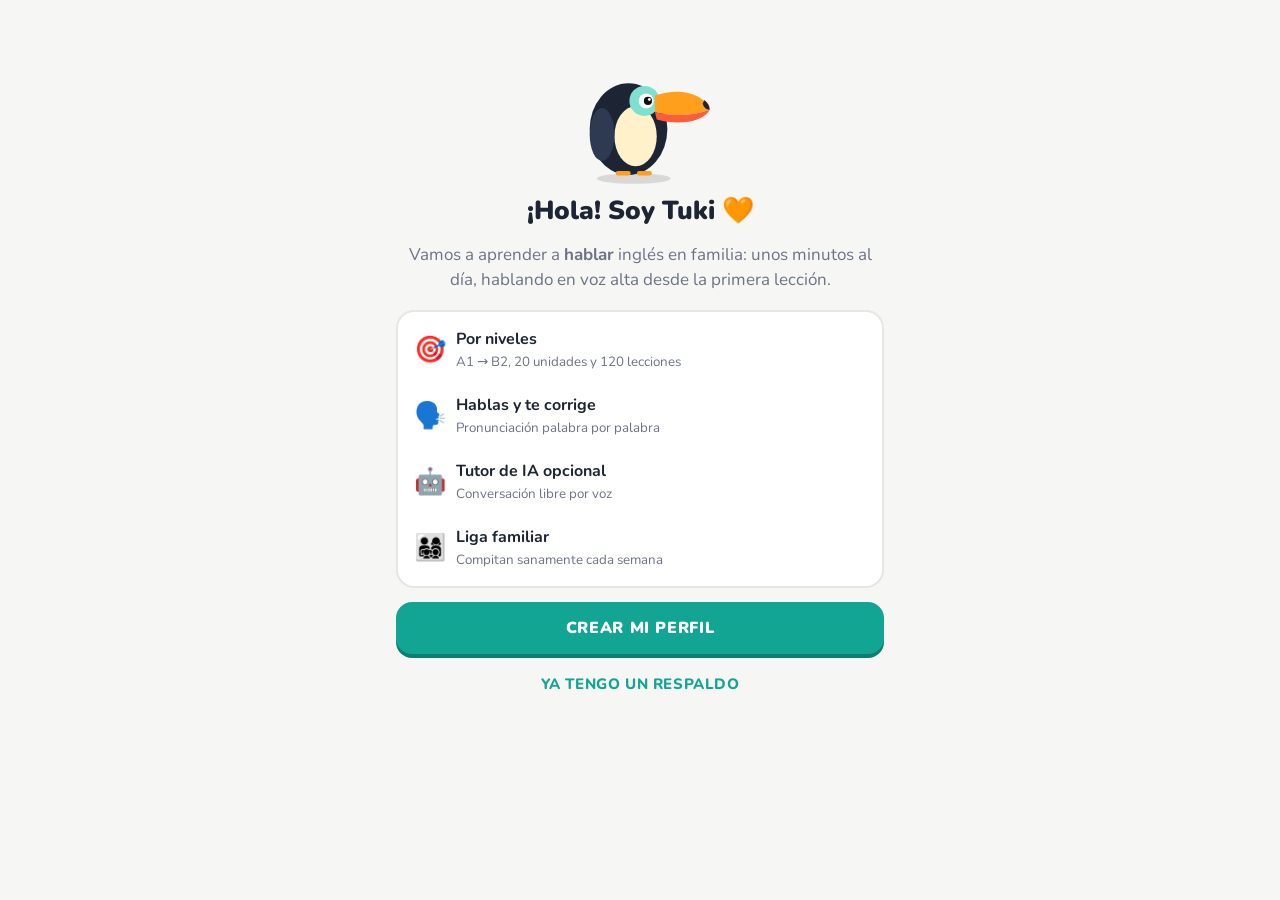
==== ingles-familia/index.html @ e3a5803b "Add files via upload" ====
<!doctype html>
<html lang="es">
<head>
<meta charset="utf-8">
<meta name="viewport" content="width=device-width, initial-scale=1, viewport-fit=cover">
<title>Inglés en Familia</title>
<meta name="description" content="Aprende a hablar inglés en familia, por niveles, con práctica de voz.">
<meta name="theme-color" content="#12a594">
<meta name="mobile-web-app-capable" content="yes">
<meta name="apple-mobile-web-app-capable" content="yes">
<meta name="apple-mobile-web-app-title" content="Inglés Familia">
<link rel="manifest" href="manifest.webmanifest">
<link rel="icon" href="icons/icon-192.png">
<link rel="apple-touch-icon" href="icons/icon-192.png">
<link rel="preconnect" href="https://fonts.googleapis.com">
<link rel="preconnect" href="https://fonts.gstatic.com" crossorigin>
<link href="https://fonts.googleapis.com/css2?family=Nunito:wght@600;700;800;900&display=swap" rel="stylesheet">
<link rel="stylesheet" href="styles.css">
</head>
<body>
<div id="app"></div>
<noscript>Activa JavaScript para usar la app.</noscript>
<script src="js/content.js"></script>
<script src="js/speech.js"></script>
<script src="js/app.js"></script>
<script src="js/tutor.js"></script>
<script>
  if ('serviceWorker' in navigator && location.protocol !== 'file:') {
    window.addEventListener('load', () => navigator.serviceWorker.register('sw.js').catch(() => {}));
  }
</script>
</body>
</html>
---- ingles-familia/styles.css ----
:root{
  --bg:#f6f7f4; --card:#ffffff; --ink:#1d2433; --muted:#6b7385; --line:#e5e7e1;
  --brand:#12a594; --brand-d:#0b7f72; --sun:#ff9f1c; --sun-d:#d97f06;
  --ok:#22b55e; --ok-d:#178a46; --ok-bg:#dcfce7; --bad:#ef4444; --bad-d:#b91c1c; --bad-bg:#fee2e2;
  --lock:#d6d9d2; --lock-d:#b4b8ae; --blue:#1fa2ff; --purple:#a463f2;
  --shadow:0 2px 0 rgba(0,0,0,.06);
  --radius:18px;
  font-family:'Nunito',system-ui,-apple-system,'Segoe UI',Roboto,sans-serif;
}
@media (prefers-color-scheme:dark){
  :root:not([data-theme="light"]){
    --bg:#111827; --card:#1b2333; --ink:#eef1f6; --muted:#9aa3b5; --line:#2c3547;
    --ok-bg:#12351f; --bad-bg:#3b1515; --lock:#2f3746; --lock-d:#222a37;
  }
}
:root[data-theme="dark"]{
  --bg:#111827; --card:#1b2333; --ink:#eef1f6; --muted:#9aa3b5; --line:#2c3547;
  --ok-bg:#12351f; --bad-bg:#3b1515; --lock:#2f3746; --lock-d:#222a37;
}
*{box-sizing:border-box;-webkit-tap-highlight-color:transparent}
html,body{margin:0;height:100%;background:var(--bg);color:var(--ink)}
body{overscroll-behavior:none}
button{font-family:inherit;color:inherit}
#app{max-width:520px;margin:0 auto;min-height:100%;position:relative}
.screen{min-height:100vh;min-height:100dvh;display:flex;flex-direction:column}
.scroll{flex:1;overflow-y:auto;padding:16px 16px 110px}
h1,h2,h3{margin:.2em 0;line-height:1.2}
h1{font-size:26px;font-weight:900}
h2{font-size:21px;font-weight:900}
h3{font-size:17px;font-weight:800}
p{line-height:1.45}
.muted{color:var(--muted)}
.center{text-align:center}
.row{display:flex;gap:10px;align-items:center}
.spacer{flex:1}
.hidden{display:none!important}

/* ---------- 3D buttons ---------- */
.btn{display:block;width:100%;border:0;border-radius:16px;padding:15px 18px;font-size:16px;font-weight:900;
  letter-spacing:.04em;text-transform:uppercase;cursor:pointer;background:var(--brand);color:#fff;
  box-shadow:0 4px 0 var(--brand-d);transition:transform .06s,box-shadow .06s;user-select:none}
.btn:active{transform:translateY(4px);box-shadow:0 0 0 var(--brand-d)}
.btn:disabled{background:var(--lock);color:var(--muted);box-shadow:0 4px 0 var(--lock-d);cursor:default}
.btn.sun{background:var(--sun);box-shadow:0 4px 0 var(--sun-d)}
.btn.ok{background:var(--ok);box-shadow:0 4px 0 var(--ok-d)}
.btn.bad{background:var(--bad);box-shadow:0 4px 0 var(--bad-d)}
.btn.ghost{background:var(--card);color:var(--brand);box-shadow:0 4px 0 var(--line);border:2px solid var(--line)}
.btn.small{padding:10px 14px;font-size:13px;width:auto;display:inline-block}
.btn + .btn{margin-top:12px}
.link{background:none;border:0;color:var(--brand);font-weight:800;font-size:15px;padding:10px;cursor:pointer;text-transform:uppercase;letter-spacing:.04em}

.card{background:var(--card);border:2px solid var(--line);border-radius:var(--radius);padding:16px;margin-bottom:14px}
.chip{display:inline-flex;align-items:center;gap:6px;padding:6px 10px;border-radius:999px;background:var(--card);border:2px solid var(--line);font-weight:800;font-size:14px}

/* ---------- Top bar ---------- */
.topbar{position:sticky;top:0;z-index:5;background:var(--bg);display:flex;align-items:center;gap:8px;padding:12px 16px;border-bottom:2px solid var(--line)}
.topbar .who{display:flex;align-items:center;gap:8px;font-weight:900;background:none;border:0;font-size:16px;cursor:pointer;padding:0}
.topbar .who .av{font-size:26px}
.stat{display:flex;align-items:center;gap:4px;font-weight:900;font-size:16px}
.stat.fire{color:var(--sun)} .stat.xp{color:var(--blue)}
.ring{width:34px;height:34px}

/* ---------- Bottom nav ---------- */
.nav{position:fixed;bottom:0;left:50%;transform:translateX(-50%);width:100%;max-width:520px;background:var(--card);
  border-top:2px solid var(--line);display:flex;justify-content:space-around;padding:6px 4px calc(6px + env(safe-area-inset-bottom));z-index:10}
.nav button{background:none;border:2px solid transparent;border-radius:14px;padding:6px 8px;display:flex;flex-direction:column;align-items:center;
  font-size:11px;font-weight:800;color:var(--muted);cursor:pointer;min-width:60px}
.nav button .i{font-size:24px;line-height:1.1}
.nav button.on{color:var(--brand);border-color:var(--brand);background:color-mix(in srgb,var(--brand) 10%,transparent)}

/* ---------- Learning path ---------- */
.level-head{border-radius:var(--radius);padding:14px 16px;color:#fff;margin:22px 0 12px;box-shadow:0 4px 0 rgba(0,0,0,.18)}
.level-head .lv{font-size:13px;font-weight:900;opacity:.9;letter-spacing:.08em}
.level-head h2{margin:2px 0 4px}
.level-head p{margin:0;font-size:14px;opacity:.95}
.level-head .jump{margin-top:10px;background:rgba(255,255,255,.22);border:2px solid rgba(255,255,255,.55);color:#fff;border-radius:12px;padding:8px 12px;font-weight:900;font-size:13px;cursor:pointer}
.unit-head{display:flex;align-items:center;gap:10px;margin:18px 0 6px;padding:12px 14px;border-radius:16px;background:var(--card);border:2px solid var(--line)}
.unit-head .ic{font-size:30px}
.unit-head .t{flex:1}
.unit-head .t small{color:var(--muted);font-weight:800;font-size:12px;text-transform:uppercase;letter-spacing:.05em}
.unit-head .t div{font-weight:900;font-size:16px}
.unit-head .guide{border:2px solid var(--line);background:var(--bg);border-radius:12px;padding:8px 10px;font-weight:900;cursor:pointer;font-size:13px}
.path{display:flex;flex-direction:column;align-items:center;padding:8px 0 4px}
.node-wrap{position:relative;margin:8px 0;height:84px;display:flex;align-items:center}
.node{width:72px;height:68px;border-radius:50%;border:0;font-size:30px;cursor:pointer;position:relative;
  background:var(--lvc,var(--brand));box-shadow:0 7px 0 color-mix(in srgb,var(--lvc,var(--brand)) 70%,#000);transition:transform .06s}
.node:active{transform:translateY(5px);box-shadow:0 2px 0 color-mix(in srgb,var(--lvc,var(--brand)) 70%,#000)}
.node.locked{background:var(--lock);box-shadow:0 7px 0 var(--lock-d);filter:grayscale(1);cursor:pointer}
.node.done{background:#ffc531;box-shadow:0 7px 0 #d99b00}
.node.current::after{content:'';position:absolute;inset:-9px;border-radius:50%;border:4px solid var(--lvc,var(--brand));opacity:.5;animation:pulse 1.6s infinite}
@keyframes pulse{0%{transform:scale(.92);opacity:.7}100%{transform:scale(1.15);opacity:0}}
.bubble{position:absolute;top:-30px;left:50%;transform:translateX(-50%);background:var(--card);border:2px solid var(--line);color:var(--lvc,var(--brand));
  font-weight:900;font-size:12px;padding:5px 10px;border-radius:10px;white-space:nowrap;letter-spacing:.05em;animation:bob 1.4s ease-in-out infinite}
@keyframes bob{50%{transform:translate(-50%,-4px)}}
.node-label{position:absolute;left:calc(100% + 12px);font-size:13px;font-weight:800;color:var(--muted);white-space:nowrap}
.node-wrap.flip .node-label{left:auto;right:calc(100% + 12px)}

/* ---------- Lesson ---------- */
.lesson-top{display:flex;align-items:center;gap:12px;padding:14px 16px}
.x{background:none;border:0;font-size:26px;color:var(--muted);cursor:pointer;padding:0 4px;line-height:1}
.pbar{flex:1;height:16px;background:var(--line);border-radius:999px;overflow:hidden}
.pbar>div{height:100%;background:var(--ok);border-radius:999px;transition:width .35s;position:relative}
.pbar>div::after{content:'';position:absolute;left:8px;right:8px;top:3px;height:4px;border-radius:9px;background:rgba(255,255,255,.35)}
.combo{font-weight:900;color:var(--sun);font-size:15px;min-width:38px;text-align:right}
.ex{flex:1;padding:6px 16px 16px;display:flex;flex-direction:column}
.ex .q{font-size:22px;font-weight:900;margin:6px 0 16px}
.ex .tag{display:inline-block;color:var(--purple);font-weight:900;font-size:12px;letter-spacing:.08em;text-transform:uppercase;margin-bottom:4px}
.prompt-line{display:flex;align-items:flex-start;gap:12px;margin-bottom:18px}
.prompt-line .say{font-size:19px;font-weight:700;padding:12px 14px;border:2px solid var(--line);border-radius:16px;background:var(--card);flex:1}
.mascot-sm{width:70px;flex:none}
.opts{display:grid;gap:12px}
.opts.two{grid-template-columns:1fr 1fr}
.opt{border:2px solid var(--line);border-bottom-width:4px;background:var(--card);border-radius:16px;padding:15px 14px;font-size:17px;font-weight:700;text-align:left;cursor:pointer;display:flex;gap:10px;align-items:center}
.opt .n{border:2px solid var(--line);border-radius:8px;min-width:28px;height:28px;display:grid;place-items:center;font-size:13px;color:var(--muted);font-weight:900}
.opt.sel{border-color:var(--blue);background:color-mix(in srgb,var(--blue) 12%,var(--card));color:var(--blue)}
.opt.sel .n{border-color:var(--blue);color:var(--blue)}
.opt.right{border-color:var(--ok);background:var(--ok-bg);color:var(--ok-d)}
.opt.wrong{border-color:var(--bad);background:var(--bad-bg);color:var(--bad-d)}
.opt.gone{visibility:hidden}
.opt.center{justify-content:center;text-align:center}

.answer-line{min-height:120px;border-bottom:2px solid var(--line);display:flex;flex-wrap:wrap;gap:8px;align-content:flex-start;padding:8px 0 14px;margin-bottom:18px;
  background:repeating-linear-gradient(to bottom,transparent 0 58px,var(--line) 58px 60px)}
.bank{display:flex;flex-wrap:wrap;gap:8px;justify-content:center}
.tok{border:2px solid var(--line);border-bottom-width:4px;background:var(--card);border-radius:12px;padding:9px 13px;font-size:17px;font-weight:700;cursor:pointer}
.tok.used{background:var(--line);color:transparent;border-color:var(--line);pointer-events:none}

.big-audio{display:flex;gap:14px;justify-content:center;margin:10px 0 22px}
.aud{width:96px;height:96px;border-radius:24px;border:0;background:var(--blue);color:#fff;font-size:40px;box-shadow:0 5px 0 #0b74c2;cursor:pointer}
.aud.slow{width:66px;height:66px;font-size:28px;align-self:flex-end;border-radius:18px}
.aud:active{transform:translateY(4px);box-shadow:none}
.mini-aud{border:0;background:var(--blue);color:#fff;border-radius:12px;width:44px;height:44px;font-size:20px;cursor:pointer;flex:none;box-shadow:0 3px 0 #0b74c2}
.text-in{width:100%;min-height:110px;border:2px solid var(--line);border-radius:16px;padding:14px;font-size:18px;font-family:inherit;background:var(--card);color:var(--ink);resize:none}
.text-in:focus{outline:none;border-color:var(--blue)}

.intro-card{text-align:center;padding:24px 16px;border:2px solid var(--line);border-radius:22px;background:var(--card);margin:auto 0}
.intro-card .new{color:var(--purple);font-weight:900;font-size:13px;letter-spacing:.1em}
.intro-card .en{font-size:38px;font-weight:900;margin:12px 0 4px}
.intro-card .es{font-size:20px;color:var(--muted);font-weight:700}

.match{display:grid;grid-template-columns:1fr 1fr;gap:12px}
.match .opt{justify-content:center;text-align:center;min-height:58px;font-size:16px}

.mic{width:110px;height:110px;border-radius:50%;border:0;background:var(--brand);color:#fff;font-size:46px;cursor:pointer;box-shadow:0 6px 0 var(--brand-d);margin:10px auto;display:block;position:relative}
.mic.on{background:var(--bad);box-shadow:0 6px 0 var(--bad-d)}
.mic.on::after{content:'';position:absolute;inset:-10px;border-radius:50%;border:4px solid var(--bad);animation:pulse 1s infinite}
.mic:disabled{background:var(--lock);box-shadow:0 6px 0 var(--lock-d)}
.heard{min-height:28px;text-align:center;color:var(--muted);font-style:italic;margin:6px 0}
.target{font-size:24px;font-weight:800;line-height:1.5;text-align:center;margin:8px 0}
.target .w{padding:0 2px;border-radius:6px}
.target .w.g{color:var(--ok-d);background:var(--ok-bg)}
.target .w.r{color:var(--bad-d);background:var(--bad-bg);text-decoration:underline wavy}
.score{font-size:15px;font-weight:900;text-align:center}
.score b{font-size:30px}
.tipbox{background:color-mix(in srgb,var(--sun) 14%,var(--card));border:2px solid color-mix(in srgb,var(--sun) 45%,transparent);border-radius:14px;padding:10px 12px;font-size:14px;margin-top:10px}

.footer{position:sticky;bottom:0;z-index:4;padding:14px 16px calc(16px + env(safe-area-inset-bottom));border-top:2px solid var(--line);background:var(--bg)}
.footer.okf{background:var(--ok-bg);border-color:transparent}
.footer.badf{background:var(--bad-bg);border-color:transparent}
.fb-title{font-size:21px;font-weight:900;margin-bottom:4px;display:flex;align-items:center;gap:8px}
.okf .fb-title{color:var(--ok-d)} .badf .fb-title{color:var(--bad-d)}
.fb-text{font-size:16px;margin-bottom:12px}
.okf .fb-text{color:var(--ok-d)} .badf .fb-text{color:var(--bad-d)}
.skip-row{display:flex;justify-content:center}

/* ---------- Avatars ---------- */
.avatar{width:150px;height:150px;margin:0 auto;display:block}
.avatar .mouth{transform-origin:center;transform-box:fill-box}
.talking .mouth{animation:talk .22s infinite alternate}
@keyframes talk{from{transform:scaleY(.25)}to{transform:scaleY(1.2)}}
.avatar .lids{animation:blink 4.5s infinite;transform-origin:center;transform-box:fill-box}
@keyframes blink{0%,94%,100%{transform:scaleY(0)}96%{transform:scaleY(1)}}

.subtitle{background:var(--card);border:2px solid var(--line);border-radius:18px;padding:14px;font-size:19px;font-weight:700;position:relative;margin:12px 0}
.subtitle .es{font-size:15px;color:var(--muted);font-weight:600;margin-top:6px}
.yourturn{border:2px dashed var(--brand);border-radius:18px;padding:14px;margin-top:6px}
.yourturn .lbl{color:var(--brand);font-weight:900;font-size:12px;letter-spacing:.1em}

/* ---------- Chat ---------- */
.chat{flex:1;overflow-y:auto;padding:10px 14px 16px;display:flex;flex-direction:column;gap:10px}
.msg{max-width:86%;padding:11px 14px;border-radius:18px;font-size:16px;line-height:1.4}
.msg.bot{align-self:flex-start;background:var(--card);border:2px solid var(--line);border-bottom-left-radius:6px}
.msg.me{align-self:flex-end;background:var(--brand);color:#fff;border-bottom-right-radius:6px}
.msg .tr{font-size:14px;color:var(--muted);margin-top:6px;border-top:1px dashed var(--line);padding-top:6px}
.msg .fix{margin-top:8px;background:color-mix(in srgb,var(--sun) 16%,var(--card));border-radius:10px;padding:8px 10px;font-size:14px;color:var(--ink)}
.msg .acts{display:flex;gap:6px;margin-top:6px}
.msg .acts button{background:var(--bg);border:1px solid var(--line);border-radius:8px;padding:3px 8px;font-size:13px;cursor:pointer}
.chat-bar{display:flex;gap:8px;align-items:flex-end;padding:10px 12px calc(10px + env(safe-area-inset-bottom));border-top:2px solid var(--line);background:var(--bg)}
.chat-bar textarea{flex:1;border:2px solid var(--line);border-radius:14px;padding:10px 12px;font-size:16px;font-family:inherit;resize:none;max-height:100px;background:var(--card);color:var(--ink)}
.chat-bar .mic{width:56px;height:56px;font-size:24px;margin:0;box-shadow:0 4px 0 var(--brand-d)}
.chat-bar .send{width:48px;height:48px;border-radius:14px;border:0;background:var(--blue);color:#fff;font-size:20px;cursor:pointer}
.typing{align-self:flex-start;color:var(--muted);font-style:italic;font-size:14px}

/* ---------- Lists ---------- */
.list-item{display:flex;align-items:center;gap:12px;padding:14px;border:2px solid var(--line);border-bottom-width:4px;border-radius:16px;background:var(--card);margin-bottom:10px;cursor:pointer;width:100%;text-align:left;font-size:16px}
.list-item .ic{font-size:28px;width:40px;text-align:center}
.list-item .t{flex:1}
.list-item .t b{display:block;font-size:16px}
.list-item .t small{color:var(--muted);font-size:13px}
.badge{font-size:12px;font-weight:900;padding:4px 8px;border-radius:999px;background:var(--line);color:var(--muted)}
.badge.g{background:var(--ok-bg);color:var(--ok-d)}

.goalbar{height:14px;background:var(--line);border-radius:99px;overflow:hidden;margin:8px 0}
.goalbar>div{height:100%;background:var(--sun);border-radius:99px}

.grid-av{display:grid;grid-template-columns:repeat(4,1fr);gap:10px}
.grid-av button{font-size:34px;padding:10px 0;border-radius:16px;border:2px solid var(--line);border-bottom-width:4px;background:var(--card);cursor:pointer}
.grid-av button.sel{border-color:var(--blue);background:color-mix(in srgb,var(--blue) 12%,var(--card))}
.field{width:100%;border:2px solid var(--line);border-radius:14px;padding:13px 14px;font-size:17px;font-family:inherit;background:var(--card);color:var(--ink);margin:6px 0 14px}
.field:focus{outline:none;border-color:var(--blue)}
label.lbl{font-weight:900;font-size:14px;color:var(--muted);text-transform:uppercase;letter-spacing:.05em}
select.field{appearance:auto}

.stats{display:grid;grid-template-columns:1fr 1fr;gap:10px;margin-bottom:14px}
.stats .s{border:2px solid var(--line);border-radius:16px;padding:12px;background:var(--card);display:flex;gap:10px;align-items:center}
.stats .s .v{font-weight:900;font-size:20px}
.stats .s .k{font-size:12px;color:var(--muted);font-weight:700}

.rank{display:flex;align-items:center;gap:12px;padding:12px 6px;border-bottom:2px solid var(--line)}
.rank .pos{width:28px;font-weight:900;text-align:center;font-size:18px}
.rank .av{font-size:30px}
.rank .nm{flex:1;font-weight:800}
.rank .xp{font-weight:900;color:var(--muted)}
.rank.me{background:color-mix(in srgb,var(--blue) 10%,transparent);border-radius:12px}

/* ---------- Modal ---------- */
.modal-bg{position:fixed;inset:0;background:rgba(0,0,0,.45);z-index:50;display:flex;align-items:flex-end;justify-content:center;animation:fade .15s}
.modal{background:var(--card);width:100%;max-width:520px;max-height:88vh;overflow-y:auto;border-radius:24px 24px 0 0;padding:20px 18px calc(20px + env(safe-area-inset-bottom));animation:up .2s}
@keyframes up{from{transform:translateY(40px);opacity:.4}}
@keyframes fade{from{opacity:0}}
.modal table{width:100%;border-collapse:collapse;margin:10px 0}
.modal td{border-bottom:1px solid var(--line);padding:8px 6px;font-size:15px}
.modal .grab{width:44px;height:5px;border-radius:9px;background:var(--line);margin:-6px auto 14px}

.toast{position:fixed;left:50%;bottom:96px;transform:translateX(-50%);background:var(--ink);color:var(--bg);padding:12px 18px;border-radius:14px;font-weight:800;z-index:60;max-width:90%;text-align:center;animation:up .2s}

/* ---------- Results ---------- */
.done-screen{flex:1;display:flex;flex-direction:column;align-items:center;justify-content:center;padding:24px;text-align:center;gap:6px}
.done-screen h1{color:var(--sun);font-size:30px}
.done-boxes{display:flex;gap:12px;margin:18px 0}
.done-boxes .b{border:2px solid var(--sun);border-radius:16px;overflow:hidden;min-width:100px}
.done-boxes .b .h{background:var(--sun);color:#fff;font-weight:900;font-size:12px;padding:5px;letter-spacing:.06em}
.done-boxes .b .v{font-weight:900;font-size:22px;padding:10px}
.done-boxes .b.g{border-color:var(--ok)} .done-boxes .b.g .h{background:var(--ok)}
.done-boxes .b.bl{border-color:var(--blue)} .done-boxes .b.bl .h{background:var(--blue)}
canvas.confetti{position:fixed;inset:0;pointer-events:none;z-index:70}

.mascot{width:150px;height:150px;display:block;margin:0 auto}
.mascot .wing{transform-origin:30% 20%;transform-box:fill-box;animation:wave 1.6s ease-in-out infinite}
@keyframes wave{50%{transform:rotate(-14deg)}}
.pair-table{width:100%;border-collapse:collapse;margin-top:10px}
.pair-table td{padding:6px;border-bottom:1px solid var(--line);font-weight:700}
.pair-table button{border:0;background:none;font-size:18px;cursor:pointer}
.notice{border-radius:14px;padding:12px;background:color-mix(in srgb,var(--blue) 12%,var(--card));border:2px solid color-mix(in srgb,var(--blue) 35%,transparent);font-size:14px;margin-bottom:14px}
.notice.warn{background:color-mix(in srgb,var(--sun) 14%,var(--card));border-color:color-mix(in srgb,var(--sun) 45%,transparent)}
ol.steps{padding-left:20px;line-height:1.6}
.seg{display:flex;gap:8px;flex-wrap:wrap;margin:6px 0 14px}
.seg button{flex:1;min-width:70px;border:2px solid var(--line);border-bottom-width:4px;border-radius:14px;padding:10px 6px;background:var(--card);font-weight:800;cursor:pointer;font-size:14px}
.seg button.sel{border-color:var(--blue);color:var(--blue);background:color-mix(in srgb,var(--blue) 10%,var(--card))}

/* ---------- Módulo Tutor (estilo Learna) ---------- */
.hero{display:flex;gap:12px;align-items:center;background:linear-gradient(135deg,#12a594,#1b7fb8);color:#fff;border-radius:24px;padding:14px;box-shadow:0 5px 0 #0d6a7c}
.hero-av svg{width:92px;height:92px;display:block}
.hero-say{background:#fff;color:#1d2433;border-radius:16px 16px 16px 4px;padding:10px 12px;font-weight:800;font-size:15px;line-height:1.35}
.hero-meta{font-size:13px;font-weight:800;margin-top:8px;opacity:.95}
.hero-bar{height:8px;background:rgba(255,255,255,.3);border-radius:9px;margin-top:5px;overflow:hidden}
.hero-bar>div{height:100%;background:#ffc531;border-radius:9px}
.today{margin-top:14px;border-color:color-mix(in srgb,var(--brand) 45%,var(--line))}
.today .tag,.ccard .ttl{color:var(--purple);font-weight:900;font-size:12px;letter-spacing:.08em}
.topic-grid{display:grid;grid-template-columns:1fr 1fr;gap:10px}
.topic{position:relative;border:2px solid var(--line);border-bottom-width:4px;border-radius:18px;background:var(--card);padding:14px 12px 30px;text-align:left;cursor:pointer;display:flex;flex-direction:column;gap:2px}
.topic .ic{font-size:30px}
.topic b{font-size:15px;margin-top:4px}
.topic small{color:var(--muted);font-size:12px}
.topic .lvb{position:absolute;left:12px;bottom:8px;color:#fff;font-size:11px;font-weight:900;padding:2px 8px;border-radius:99px}
.topic.above{opacity:.8}
.unit-tiles{display:grid;grid-template-columns:repeat(4,1fr);gap:8px}
.utile{position:relative;border:2px solid var(--line);border-bottom-width:4px;border-radius:14px;background:var(--card);padding:8px 2px;cursor:pointer;display:flex;flex-direction:column;align-items:center;gap:2px}
.utile span{font-size:24px}.utile small{font-size:11px;font-weight:800;color:var(--muted)}
.utile em{position:absolute;top:-6px;right:-4px;background:var(--ok);color:#fff;font-style:normal;font-size:10px;font-weight:900;border-radius:99px;padding:1px 5px}
.utile.locked{opacity:.45}
.pbar.thin{flex:none;height:6px;border-radius:0;margin:0}
.ccard{align-self:stretch;background:var(--card);border:2px solid var(--line);border-radius:18px;padding:12px;animation:up .2s}
.ccard .opts{gap:8px}.ccard .opt{padding:11px 12px;font-size:16px}
.ccard .target{margin:6px 0}
.ccard .gram{font-size:14px}.ccard .gram table{width:100%;border-collapse:collapse}.ccard .gram td{border-bottom:1px solid var(--line);padding:5px}
.fixcard{border-color:color-mix(in srgb,var(--sun) 55%,transparent);background:color-mix(in srgb,var(--sun) 10%,var(--card))}
.vocab{display:flex;gap:10px;overflow-x:auto;padding:6px 2px 4px}
.vcard{min-width:118px;border:2px solid var(--line);border-bottom-width:4px;border-radius:16px;background:var(--bg);padding:12px 8px;text-align:center;cursor:pointer;display:flex;flex-direction:column;gap:3px}
.vcard b{font-size:18px}.vcard small{color:var(--muted)}
.chips{display:flex;gap:8px;flex-wrap:wrap;justify-content:flex-end}
.chip-btn{border:2px solid var(--brand);border-bottom-width:4px;color:var(--brand);background:var(--card);border-radius:999px;padding:9px 14px;font-weight:800;font-size:15px;cursor:pointer;font-family:inherit}
.chip-btn.sm{padding:5px 10px;font-size:13px;border-bottom-width:3px}
.chip-btn.ghosty{border-color:var(--line);color:var(--muted)}
.chip-btn:disabled{opacity:.6}
.msg.me .target.sm{font-size:16px;text-align:left;margin:0;line-height:1.6}
.msg.me .target .w.g{background:rgba(255,255,255,.9)}
.msg.me .target .w.r{background:#fff}
.heardline{font-size:12px;opacity:.9;margin-top:4px}
.es-only{color:var(--ink)}
.typing{display:flex;gap:4px;padding:12px 14px;background:var(--card);border:2px solid var(--line);border-radius:18px;border-bottom-left-radius:6px;align-self:flex-start;font-style:normal}
.typing span{width:7px;height:7px;border-radius:50%;background:var(--muted);animation:dot 1s infinite}
.typing span:nth-child(2){animation-delay:.15s}.typing span:nth-child(3){animation-delay:.3s}
@keyframes dot{50%{transform:translateY(-5px);opacity:.4}}
.sum{display:flex;justify-content:space-around;margin:10px 0}
.sum div{display:flex;flex-direction:column;align-items:center}.sum b{font-size:20px}.sum small{color:var(--muted);font-size:12px}
.chat-bar textarea:disabled,.chat-bar .send:disabled{opacity:.5}
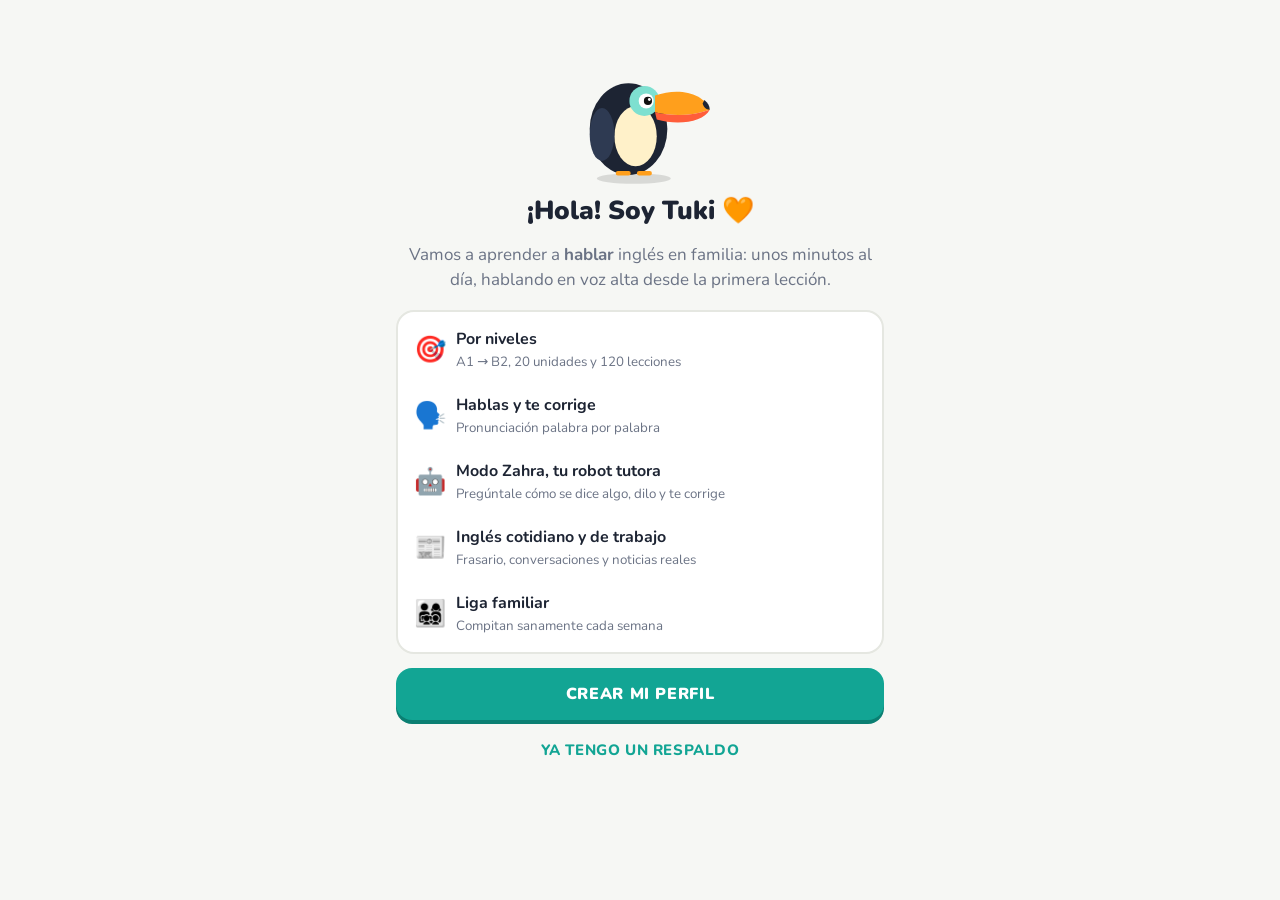
==== commit cf4a8ad8: "Actualizar a v1.2: modo dual Lecciones/Zahra, frasario, noticias - Interruptor siempre visible entre" ====
--- a/ingles-familia/index.html
+++ b/ingles-familia/index.html
@@ -21,9 +21,12 @@
 <div id="app"></div>
 <noscript>Activa JavaScript para usar la app.</noscript>
 <script src="js/content.js"></script>
+<script src="js/phrasebook.js"></script>
 <script src="js/speech.js"></script>
 <script src="js/app.js"></script>
 <script src="js/tutor.js"></script>
+<script src="js/zahra.js"></script>
+<script src="js/news.js"></script>
 <script>
   if ('serviceWorker' in navigator && location.protocol !== 'file:') {
     window.addEventListener('load', () => navigator.serviceWorker.register('sw.js').catch(() => {}));
--- a/ingles-familia/styles.css
+++ b/ingles-familia/styles.css
@@ -305,3 +305,60 @@
 .sum{display:flex;justify-content:space-around;margin:10px 0}
 .sum div{display:flex;flex-direction:column;align-items:center}.sum b{font-size:20px}.sum small{color:var(--muted);font-size:12px}
 .chat-bar textarea:disabled,.chat-bar .send:disabled{opacity:.5}
+
+/* ---------- v1.2: modo dual, Zahra robot, frasario, noticias ---------- */
+.topbar{flex-wrap:wrap;row-gap:8px}
+.modebar{flex-basis:100%;display:flex;background:var(--card);border:2px solid var(--line);border-radius:14px;padding:3px;gap:3px}
+.modebar button{flex:1;border:0;background:none;border-radius:11px;padding:8px 4px;font-weight:900;font-size:14px;cursor:pointer;color:var(--muted);font-family:inherit}
+.modebar button.on{background:var(--brand);color:#fff;box-shadow:0 3px 0 var(--brand-d)}
+.modebar button[data-m="zahra"].on{background:#1b7fb8;box-shadow:0 3px 0 #135d87}
+.screen.fullh{height:100vh;height:100dvh;min-height:0}
+.zwrap{flex:1;min-height:0;display:flex;flex-direction:column}
+.nav.static{position:static;transform:none;left:auto;flex:none}
+.zhead{display:flex;align-items:center;gap:8px;padding:8px 12px;border-bottom:2px solid var(--line);flex-wrap:wrap}
+.zav svg{width:48px;height:48px;display:block}
+.zdot{display:inline-block;width:8px;height:8px;border-radius:50%;background:var(--muted);vertical-align:middle}
+.zdot.on{background:var(--ok)}
+.zhead .scopebar{order:5;flex-basis:100%}
+.scopebar{display:flex;gap:6px}
+.scopebar button{flex:1;border:2px solid var(--line);border-bottom-width:3px;background:var(--card);border-radius:12px;padding:7px 6px;font-weight:800;font-size:13px;cursor:pointer;color:var(--muted);font-family:inherit}
+.scopebar button.on{border-color:var(--sun);color:var(--sun-d);background:color-mix(in srgb,var(--sun) 12%,var(--card))}
+.zchips{display:flex;gap:6px;overflow-x:auto;padding:6px 12px 2px;flex:none;scrollbar-width:none}
+.zchips .chip-btn{white-space:nowrap;flex:none}
+.langbtn{width:48px;height:48px;border-radius:14px;border:2px solid var(--line);background:var(--card);font-size:20px;line-height:1;display:flex;flex-direction:column;align-items:center;justify-content:center;cursor:pointer;flex:none}
+.langbtn small{font-size:10px;font-weight:900;color:var(--muted)}
+.saycard{border-color:color-mix(in srgb,#1b7fb8 40%,var(--line))}
+.say-en{font-size:24px;font-weight:900;margin:4px 0;line-height:1.25}
+.pron{margin-top:6px;font-size:15px;color:var(--purple)}
+.alts{display:flex;flex-direction:column;gap:6px;margin-top:8px}
+.alt{text-align:left;border:1px dashed var(--line);background:var(--bg);border-radius:10px;padding:7px 10px;font-size:15px;cursor:pointer;font-family:inherit;color:var(--ink)}
+.prac{margin-top:10px;border-top:1px dashed var(--line);padding-top:8px}
+.prac .target{text-align:left;margin:4px 0}
+.prac-score{font-size:13px;color:var(--muted);margin:4px 0 6px}
+.msg.mini{font-size:14px;padding:8px 12px}
+.slowb{background:var(--purple)!important;box-shadow:0 3px 0 #7a3fc4!important}
+.target.sm{font-size:17px;line-height:1.7}
+.robot .ant{animation:antblink 2.4s infinite}
+.talking .robot .ant{animation:antblink .35s infinite}
+@keyframes antblink{50%{opacity:.35}}
+.book{display:flex;flex-direction:column;gap:2px}
+.bk-row{display:flex;align-items:center;gap:6px;padding:8px 0;border-bottom:1px solid var(--line)}
+.bk-t{flex:1;min-width:0}.bk-t b{display:block;font-size:16px}.bk-t small{color:var(--muted)}
+.bk-row .mini-aud{width:38px;height:38px;font-size:16px}
+.mic-sm{background:var(--brand)!important;box-shadow:0 3px 0 var(--brand-d)!important}
+.mic-sm.on{background:var(--bad)!important}
+.star{border:0;background:none;font-size:22px;cursor:pointer;width:34px}
+.chip-btn.on{background:var(--brand);color:#fff}
+.feedbar{display:flex;gap:6px;overflow-x:auto;padding:12px 0 10px;scrollbar-width:none}
+.feedbar .chip-btn{white-space:nowrap;flex:none}
+.news-item{display:flex;gap:12px;align-items:center;width:100%;text-align:left;border:2px solid var(--line);border-bottom-width:4px;border-radius:16px;background:var(--card);padding:10px;margin-bottom:10px;cursor:pointer;font-family:inherit;color:var(--ink)}
+.news-item img,.news-item .nimg{width:84px;height:64px;border-radius:12px;object-fit:cover;flex:none;background:var(--bg);display:grid;place-items:center;font-size:28px}
+.news-item .nt b{display:block;font-size:15px;line-height:1.3}
+.news-item .nt small{color:var(--muted);font-size:12px}
+.hero-img{width:100%;border-radius:18px;margin-bottom:12px;max-height:220px;object-fit:cover}
+.article{font-size:20px;line-height:1.6}
+.article .sent{margin:0 0 10px;border-radius:10px;padding:2px 4px;transition:background .2s}
+.article .sent.hl{background:color-mix(in srgb,var(--sun) 25%,transparent)}
+.tw{cursor:pointer;border-bottom:1px dotted transparent}
+.tw:active,.tw:hover{border-bottom-color:var(--blue);color:var(--blue)}
+.nq{margin:10px 0}
